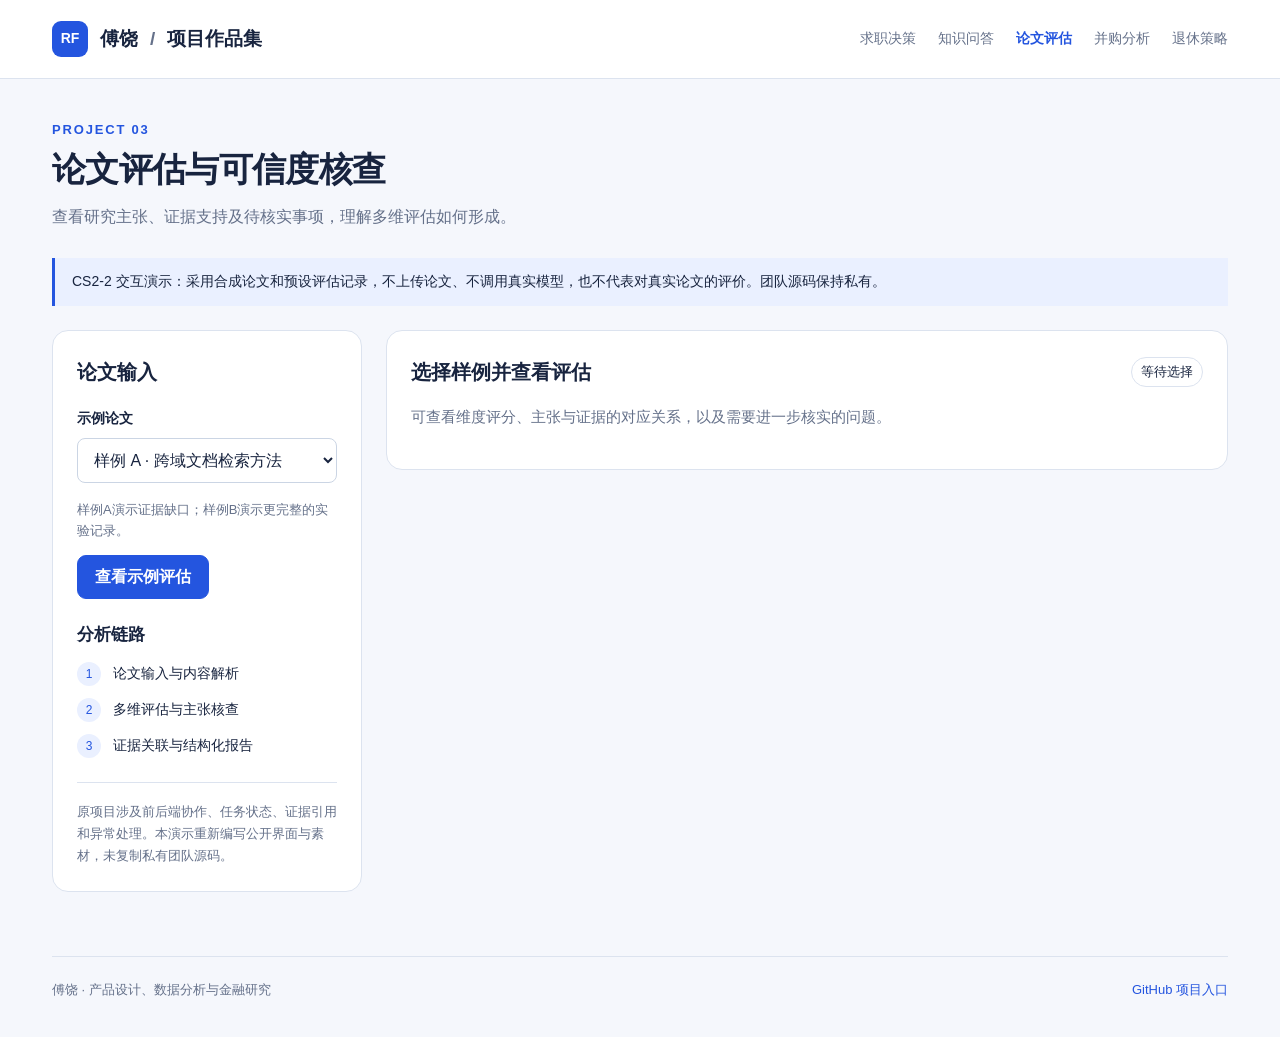
==== projects/papers.html @ e81edfc8 "Build five interview demos with financial presentations and lifecycle simulator" ====
<!doctype html><html lang="zh-CN"><head><meta charset="utf-8"><meta name="viewport" content="width=device-width, initial-scale=1"><title>论文评估与可信度核查 · 傅饶</title><meta name="description" content="傅饶的产品与金融分析作品集，包含五个可在浏览器中体验的项目展示。"><link rel="icon" type="image/svg+xml" href="../assets/favicon.svg"><link rel="stylesheet" href="../assets/styles.css"><script defer src="../assets/app.js"></script></head><body data-page="papers"><a class="skip" href="#main">跳到内容</a><header class="topbar"><div class="top-inner"><a class="brand" href="../index.html"><span class="brand-symbol">RF</span>傅饶 <span class="muted">/</span> 项目作品集</a><nav class="nav" aria-label="项目导航"><a href="../projects/radar.html">求职决策</a><a href="../projects/reading.html">知识问答</a><a href="../projects/papers.html" class="active" aria-current="page">论文评估</a><a href="../projects/twe.html">并购分析</a><a href="../projects/retirement.html">退休策略</a></nav></div></header><main id="main" class="shell"><div class="page-heading"><div><p class="eyebrow">Project 03</p><h1>论文评估与可信度核查</h1><p>查看研究主张、证据支持及待核实事项，理解多维评估如何形成。</p></div></div><div class="notice">CS2-2 交互演示：采用合成论文和预设评估记录，不上传论文、不调用真实模型，也不代表对真实论文的评价。团队源码保持私有。</div><div class="workspace"><aside class="panel"><h2>论文输入</h2><label class="field"><span>示例论文</span><select id="paper-select"><option value="0">样例 A · 跨域文档检索方法</option><option value="1">样例 B · 轻量检索消融研究</option></select></label><p class="helper">样例A演示证据缺口；样例B演示更完整的实验记录。</p><button id="paper-run" class="primary">查看示例评估</button><h3>分析链路</h3><div class="step"><span class="index">1</span><span>论文输入与内容解析</span></div><div class="step"><span class="index">2</span><span>多维评估与主张核查</span></div><div class="step"><span class="index">3</span><span>证据关联与结构化报告</span></div><div class="origin">原项目涉及前后端协作、任务状态、证据引用和异常处理。本演示重新编写公开界面与素材，未复制私有团队源码。</div></aside><section class="panel"><div class="result-title"><h2 id="paper-title">选择样例并查看评估</h2><span class="pill" id="paper-state">等待选择</span></div><p id="paper-summary" class="section-copy">可查看维度评分、主张与证据的对应关系，以及需要进一步核实的问题。</p><div id="paper-output" class="hidden"><div class="toggle-group" aria-label="报告视图"><button data-paper-tab="overview" aria-pressed="true">评估概览</button><button data-paper-tab="evidence" aria-pressed="false">主张与证据</button><button data-paper-tab="limits" aria-pressed="false">核查与局限</button></div><div id="paper-content" aria-live="polite"></div><button class="small spaced" id="paper-download">下载示例报告</button></div></section></div></main><footer class="footer"><span>傅饶 · 产品设计、数据分析与金融研究</span><a href="https://github.com/pythonerjavaer/interview-portfolio" target="_blank" rel="noopener">GitHub 项目入口</a></footer></body></html>
---- assets/styles.css ----
:root{--ink:#18243f;--muted:#65718a;--blue:#2455df;--blue-light:#eaf0ff;--line:#dce3ef;--bg:#f5f7fc;--white:#fff;--green:#147568;--orange:#ad5c19;--radius:16px}*{box-sizing:border-box}html{scroll-behavior:smooth}body{margin:0;background:var(--bg);color:var(--ink);font-family:Inter,-apple-system,BlinkMacSystemFont,"Segoe UI","PingFang SC","Microsoft YaHei",sans-serif;font-size:16px;line-height:1.7}button,input,select,textarea{font:inherit}a{color:var(--blue);text-decoration:none}a:hover{text-decoration:underline}button,a,input,select,textarea{outline-offset:4px}button:focus-visible,a:focus-visible,input:focus-visible,select:focus-visible,textarea:focus-visible{outline:3px solid #f3aa38}button{cursor:pointer}button:disabled{opacity:.6;cursor:wait}button,.button{border:1px solid var(--line);border-radius:9px;padding:10px 17px;background:white;color:var(--ink);font-weight:600;display:inline-flex;align-items:center;justify-content:center;gap:8px;line-height:1.4}button:hover,.button:hover{border-color:var(--blue);text-decoration:none}.primary{background:var(--blue);color:#fff;border-color:var(--blue)}.primary:hover{background:#173fba;color:#fff}.quiet{background:transparent}.small{font-size:14px;padding:7px 11px}.skip{position:absolute;top:-70px;left:20px;background:white;padding:10px;z-index:10}.skip:focus{top:10px}.topbar{background:#fff;border-bottom:1px solid var(--line)}.top-inner{max-width:1240px;margin:auto;min-height:78px;padding:16px 32px;display:flex;justify-content:space-between;align-items:center;gap:20px}.brand{font-weight:750;font-size:19px;color:var(--ink);display:flex;gap:12px;align-items:center}.brand-symbol{width:36px;height:36px;border-radius:9px;display:grid;place-items:center;background:var(--blue);color:white;font-size:14px}.nav{display:flex;gap:22px;align-items:center;flex-wrap:wrap}.nav a{font-size:14px;color:var(--muted)}.nav a.active{color:var(--blue);font-weight:700}.shell{max-width:1240px;margin:auto;padding:40px 32px 64px}.eyebrow{text-transform:uppercase;font-size:13px;letter-spacing:.14em;font-weight:700;color:var(--blue);margin:0 0 16px}.hero{display:grid;grid-template-columns:1.2fr 1fr;gap:60px;align-items:center;padding:32px 0 56px}.hero h1{font-size:clamp(36px,5vw,62px);line-height:1.16;letter-spacing:-.04em;font-weight:750;margin:0 0 24px}.hero h1 span{color:var(--blue)}.hero p{max-width:650px}.hero-aside{border-left:2px solid var(--blue);padding:4px 0 4px 30px}.hero-aside .big{font-size:42px;font-weight:700;letter-spacing:-.04em}.muted{color:var(--muted)}.section-heading{display:flex;justify-content:space-between;gap:20px;align-items:baseline;margin:18px 0 20px}.section-heading h2{margin:0;font-size:24px}.projects{display:grid;grid-template-columns:1fr 1fr;gap:22px}.project{display:flex;flex-direction:column;background:#fff;border:1px solid var(--line);border-radius:var(--radius);padding:27px;transition:transform .18s,border-color .18s}.project:hover{transform:translateY(-3px);border-color:#9bb1ed}.project-top{display:flex;justify-content:space-between;align-items:center}.number{font-size:13px;color:var(--muted);font-weight:650;letter-spacing:.1em}.tag{font-size:12px;color:var(--blue);background:var(--blue-light);padding:3px 9px;border-radius:5px}.project h3{font-size:23px;line-height:1.4;margin:20px 0 8px}.project p{margin:0 0 22px;color:var(--muted)}.project .links{margin-top:auto;display:flex;flex-wrap:wrap;gap:12px;align-items:center}.project:last-child{grid-column:1/-1;display:grid;grid-template-columns:1fr 1fr;gap:34px}.mini-chart{display:flex;height:150px;gap:12px;align-items:flex-end;border-bottom:1px solid var(--line);padding:14px 18px 0}.mini-chart i{background:var(--blue-light);flex:1;border-radius:4px 4px 0 0;position:relative}.mini-chart i:nth-child(2n){background:var(--blue)}.mini-chart-caption{font-size:13px;color:var(--muted);margin-top:12px}.footer{max-width:1176px;margin:0 auto;border-top:1px solid var(--line);padding:22px 0 36px;display:flex;justify-content:space-between;gap:20px;color:var(--muted);font-size:13px}.page-heading{display:flex;justify-content:space-between;align-items:flex-start;gap:24px;margin-bottom:28px}.page-heading h1{font-size:34px;line-height:1.3;margin:6px 0 12px;letter-spacing:-.02em}.page-heading p{margin:0;max-width:800px;color:var(--muted)}.page-heading .eyebrow{color:var(--blue)}.notice{padding:12px 17px;border-left:3px solid var(--blue);background:var(--blue-light);font-size:14px;margin:0 0 24px}.workspace{display:grid;grid-template-columns:310px 1fr;gap:24px;align-items:start}.panel{background:white;border:1px solid var(--line);border-radius:var(--radius);padding:24px}.panel h2{font-size:20px;margin:0 0 18px}.panel h3{font-size:17px;margin:22px 0 10px}.field{display:block;margin-bottom:17px}.field>span{display:block;font-size:14px;font-weight:650;margin-bottom:7px}.field input,.field select,.field textarea{width:100%;border:1px solid #cbd5e4;border-radius:8px;padding:10px 12px;background:white;color:var(--ink);min-height:45px}.field input[type=range]{padding:0;accent-color:var(--blue)}.helper{font-size:13px;color:var(--muted);margin-top:5px;line-height:1.6}.stack{display:grid;gap:20px}.metrics{display:grid;grid-template-columns:repeat(3,1fr);gap:15px;margin-bottom:20px}.metric{background:#fff;border:1px solid var(--line);padding:18px 20px;border-radius:12px}.metric strong{display:block;font-size:28px;line-height:1.35;letter-spacing:-.02em}.metric span{color:var(--muted);font-size:13px}.two{display:grid;grid-template-columns:1fr 1fr;gap:20px}.job{display:block;text-align:left;border:1px solid var(--line);padding:18px;border-radius:12px;background:white;width:100%;font-weight:400;margin-bottom:12px}.job.selected{border-color:var(--blue);box-shadow:inset 3px 0 var(--blue)}.job strong{display:block;font-size:17px}.job .company{font-size:14px;color:var(--muted)}.job-meta{display:flex;justify-content:space-between;margin-top:12px;font-size:13px}.status{color:var(--green);background:#e8f5f1;padding:2px 7px;border-radius:4px;font-size:12px}.status.warn{color:var(--orange);background:#fff3e6}.detail-list{padding:0;list-style:none}.detail-list li{padding:10px 0;border-bottom:1px solid var(--line);font-size:14px}.detail-list b{display:block;color:var(--muted);font-size:12px}.step{display:flex;gap:12px;margin:12px 0;align-items:flex-start;font-size:14px}.step .index{width:24px;height:24px;background:var(--blue-light);color:var(--blue);display:grid;place-items:center;border-radius:50%;flex-shrink:0;font-size:12px}.reading{font-size:17px;line-height:2}.reading p{margin:18px 0;scroll-margin-top:30px}.reading p.focused{background:#eaf0ff;border-left:3px solid var(--blue);padding:12px 16px;border-radius:0 7px 7px 0}.paragraph-num{font-size:12px;color:var(--muted);margin-right:12px}.question{display:block;width:100%;text-align:left;font-size:14px;font-weight:500;justify-content:flex-start;margin:9px 0}.answer{background:var(--blue-light);border-radius:10px;padding:18px;font-size:15px}.source-chip{font-size:13px;padding:4px 9px;margin-top:12px;background:white;color:var(--blue)}textarea{resize:vertical}.note-item{padding:12px;border-bottom:1px solid var(--line);font-size:14px;overflow-wrap:anywhere}.note-item p{white-space:pre-wrap}.score-row{display:grid;grid-template-columns:120px 1fr 38px;gap:12px;align-items:center;margin:16px 0;font-size:14px}.track{height:8px;background:#e9edf6;border-radius:8px}.track i{display:block;height:100%;background:var(--blue);border-radius:8px}.evidence{padding:16px;border:1px solid var(--line);border-radius:10px;margin:12px 0}.evidence h3{margin:0 0 8px;font-size:16px}.evidence p{font-size:14px;margin:5px 0}.toggle-group{display:flex;gap:8px;flex-wrap:wrap;margin:0 0 22px}.toggle-group button[aria-pressed=true]{background:var(--blue);color:white;border-color:var(--blue)}.table-wrap{overflow-x:auto}table{border-collapse:collapse;width:100%;font-size:14px}th,td{text-align:left;padding:13px 12px;border-bottom:1px solid var(--line);white-space:nowrap}th{font-weight:600;color:var(--muted);background:#f7f9fd}td.num{text-align:right;font-variant-numeric:tabular-nums}.chart{width:100%;height:auto;display:block;overflow:visible}.chart text{font-family:inherit;font-size:12px;fill:var(--muted)}.chart-legend{display:flex;gap:18px;flex-wrap:wrap;font-size:13px;margin-top:12px}.chart-legend span:before{content:'';display:inline-block;width:15px;height:3px;background:var(--blue);margin-right:6px;vertical-align:middle}.chart-legend span:nth-child(2):before{background:var(--green)}.chart-legend span:nth-child(3):before{background:#a3afc2}.method{margin-top:22px}.method summary{cursor:pointer;font-weight:600}.method p,.method li{font-size:14px;color:var(--muted)}.error{color:#a42b32;font-size:14px}.hidden{display:none!important}.result-title{display:flex;justify-content:space-between;align-items:center;gap:16px}.result-title h2{margin:0}.pill{font-size:13px;border:1px solid var(--line);padding:3px 9px;border-radius:20px}.empty{padding:30px;text-align:center;color:var(--muted)}.run-state{min-height:28px;font-size:13px;color:var(--muted)}.section-copy{font-size:15px;color:var(--muted)}.origin{margin-top:24px;border-top:1px solid var(--line);padding-top:18px;font-size:13px;color:var(--muted)}.actions{display:flex;gap:10px;flex-wrap:wrap}.spaced{margin-top:20px}input[type=checkbox]{accent-color:var(--blue);width:16px;height:16px}.check-label{display:flex;gap:9px;align-items:center;font-size:14px;margin-bottom:16px}@media(max-width:980px){.workspace{grid-template-columns:260px 1fr}.two{grid-template-columns:1fr}.hero{gap:30px}.nav{gap:12px}.metrics{gap:8px}.metric{padding:15px}.metric strong{font-size:23px}}@media(max-width:720px){.top-inner{padding:15px 20px;display:block}.nav{margin-top:14px;gap:14px}.shell{padding:28px 20px 40px}.hero{display:block;padding:12px 0 32px}.hero-aside{margin-top:30px}.hero h1{font-size:38px}.projects,.workspace{grid-template-columns:1fr}.project:last-child{display:block}.mini-chart{margin-top:24px}.page-heading{display:block}.page-heading .button{margin-top:16px}.page-heading h1{font-size:28px}.footer{margin:0 20px;display:block}.metrics{grid-template-columns:1fr 1fr}.metric:last-child{grid-column:1/-1}.section-heading{display:block}.panel{padding:20px}.score-row{grid-template-columns:100px 1fr 30px}.notice{font-size:13px}}@media(prefers-reduced-motion:reduce){*{scroll-behavior:auto!important;transition:none!important}}.workspace>*,.two>*,.panel{min-width:0}.deck{margin-bottom:28px}.deck-image{display:block;width:100%;height:auto;aspect-ratio:16/9;object-fit:contain;border:1px solid var(--line);border-radius:10px}.deck-controls{display:flex;align-items:center;justify-content:space-between;gap:12px;flex-wrap:wrap;margin-top:12px}.deck-controls .actions{align-items:center}.deck-image-link{display:block}.deck-controls output{font-size:14px;color:var(--muted)}
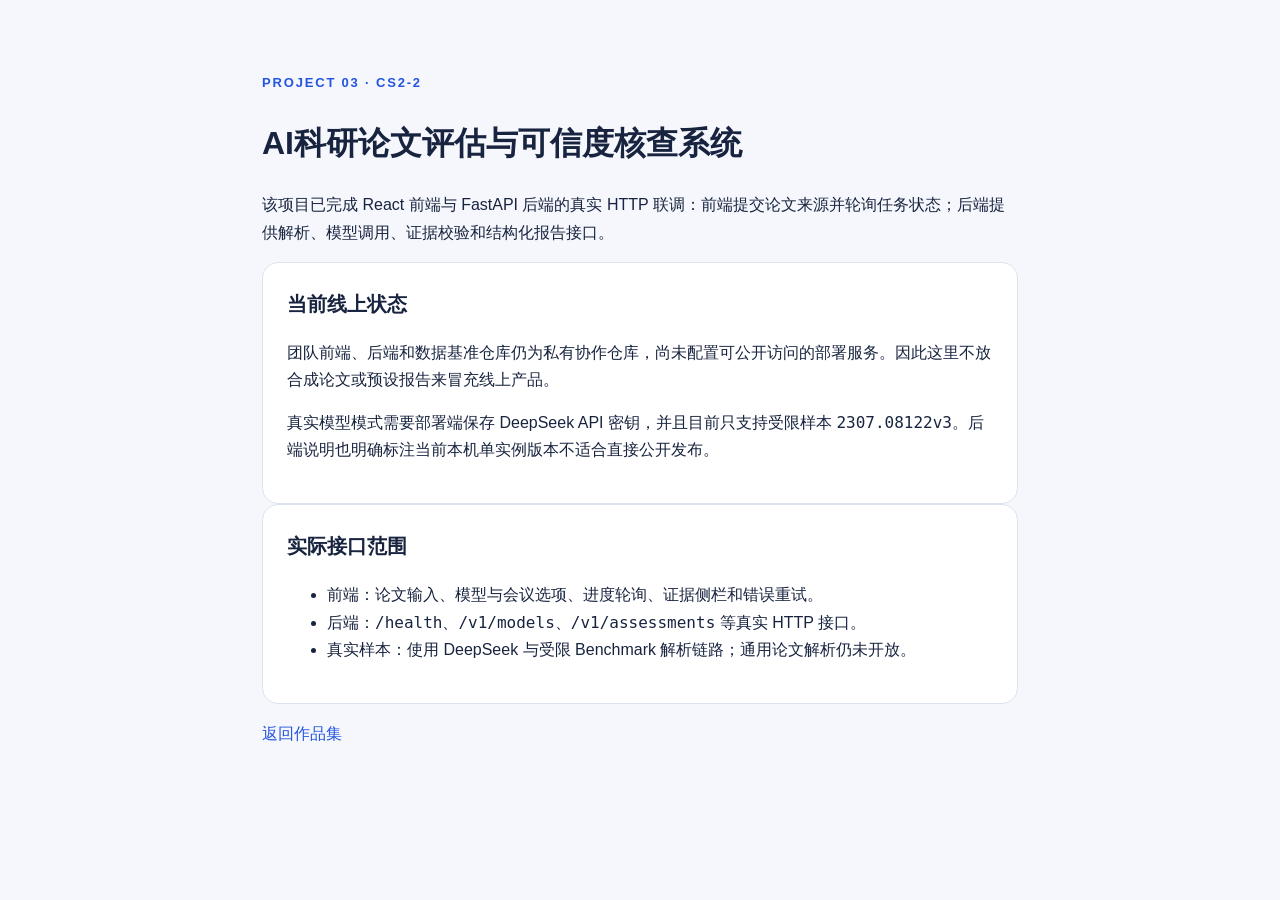
==== commit ab58c673: "feat: replace synthetic demos with live project entries" ====
--- a/projects/papers.html
+++ b/projects/papers.html
@@ -1 +1,24 @@
-<!doctype html><html lang="zh-CN"><head><meta charset="utf-8"><meta name="viewport" content="width=device-width, initial-scale=1"><title>论文评估与可信度核查 · 傅饶</title><meta name="description" content="傅饶的产品与金融分析作品集，包含五个可在浏览器中体验的项目展示。"><link rel="icon" type="image/svg+xml" href="../assets/favicon.svg"><link rel="stylesheet" href="../assets/styles.css"><script defer src="../assets/app.js"></script></head><body data-page="papers"><a class="skip" href="#main">跳到内容</a><header class="topbar"><div class="top-inner"><a class="brand" href="../index.html"><span class="brand-symbol">RF</span>傅饶 <span class="muted">/</span> 项目作品集</a><nav class="nav" aria-label="项目导航"><a href="../projects/radar.html">求职决策</a><a href="../projects/reading.html">知识问答</a><a href="../projects/papers.html" class="active" aria-current="page">论文评估</a><a href="../projects/twe.html">并购分析</a><a href="../projects/retirement.html">退休策略</a></nav></div></header><main id="main" class="shell"><div class="page-heading"><div><p class="eyebrow">Project 03</p><h1>论文评估与可信度核查</h1><p>查看研究主张、证据支持及待核实事项，理解多维评估如何形成。</p></div></div><div class="notice">CS2-2 交互演示：采用合成论文和预设评估记录，不上传论文、不调用真实模型，也不代表对真实论文的评价。团队源码保持私有。</div><div class="workspace"><aside class="panel"><h2>论文输入</h2><label class="field"><span>示例论文</span><select id="paper-select"><option value="0">样例 A · 跨域文档检索方法</option><option value="1">样例 B · 轻量检索消融研究</option></select></label><p class="helper">样例A演示证据缺口；样例B演示更完整的实验记录。</p><button id="paper-run" class="primary">查看示例评估</button><h3>分析链路</h3><div class="step"><span class="index">1</span><span>论文输入与内容解析</span></div><div class="step"><span class="index">2</span><span>多维评估与主张核查</span></div><div class="step"><span class="index">3</span><span>证据关联与结构化报告</span></div><div class="origin">原项目涉及前后端协作、任务状态、证据引用和异常处理。本演示重新编写公开界面与素材，未复制私有团队源码。</div></aside><section class="panel"><div class="result-title"><h2 id="paper-title">选择样例并查看评估</h2><span class="pill" id="paper-state">等待选择</span></div><p id="paper-summary" class="section-copy">可查看维度评分、主张与证据的对应关系，以及需要进一步核实的问题。</p><div id="paper-output" class="hidden"><div class="toggle-group" aria-label="报告视图"><button data-paper-tab="overview" aria-pressed="true">评估概览</button><button data-paper-tab="evidence" aria-pressed="false">主张与证据</button><button data-paper-tab="limits" aria-pressed="false">核查与局限</button></div><div id="paper-content" aria-live="polite"></div><button class="small spaced" id="paper-download">下载示例报告</button></div></section></div></main><footer class="footer"><span>傅饶 · 产品设计、数据分析与金融研究</span><a href="https://github.com/pythonerjavaer/interview-portfolio" target="_blank" rel="noopener">GitHub 项目入口</a></footer></body></html>+<!doctype html>
+<html lang="zh-CN">
+<head>
+  <meta charset="utf-8">
+  <meta name="viewport" content="width=device-width, initial-scale=1">
+  <title>CS2-2 · 真实接口状态</title>
+  <link rel="stylesheet" href="../assets/styles.css">
+</head>
+<body>
+  <main class="shell" style="padding-top:72px;max-width:820px">
+    <p class="eyebrow">Project 03 · CS2-2</p>
+    <h1>AI科研论文评估与可信度核查系统</h1>
+    <p>该项目已完成 React 前端与 FastAPI 后端的真实 HTTP 联调：前端提交论文来源并轮询任务状态；后端提供解析、模型调用、证据校验和结构化报告接口。</p>
+    <section class="panel"><h2>当前线上状态</h2>
+      <p>团队前端、后端和数据基准仓库仍为私有协作仓库，尚未配置可公开访问的部署服务。因此这里不放合成论文或预设报告来冒充线上产品。</p>
+      <p>真实模型模式需要部署端保存 DeepSeek API 密钥，并且目前只支持受限样本 <code>2307.08122v3</code>。后端说明也明确标注当前本机单实例版本不适合直接公开发布。</p>
+    </section>
+    <section class="panel"><h2>实际接口范围</h2>
+      <ul><li>前端：论文输入、模型与会议选项、进度轮询、证据侧栏和错误重试。</li><li>后端：<code>/health</code>、<code>/v1/models</code>、<code>/v1/assessments</code> 等真实 HTTP 接口。</li><li>真实样本：使用 DeepSeek 与受限 Benchmark 解析链路；通用论文解析仍未开放。</li></ul>
+    </section>
+    <p><a href="../index.html">返回作品集</a></p>
+  </main>
+</body>
+</html>
